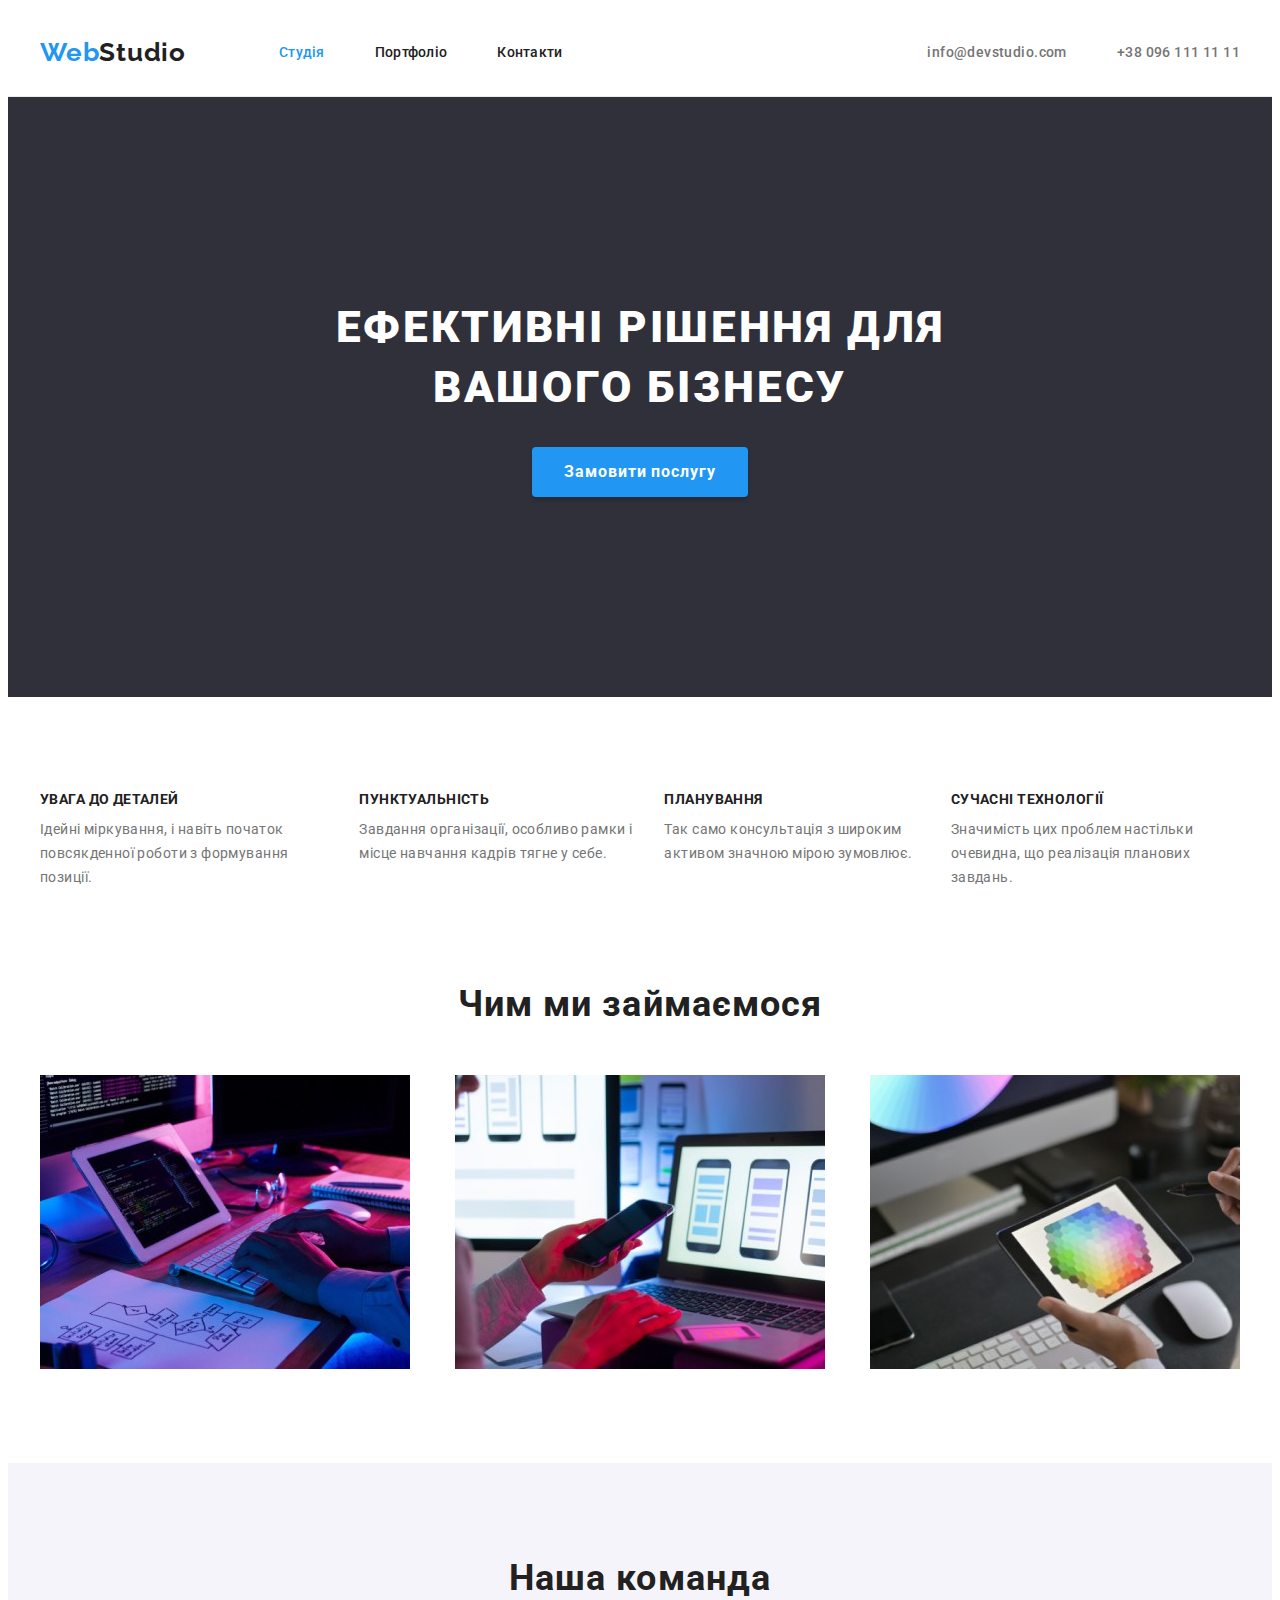
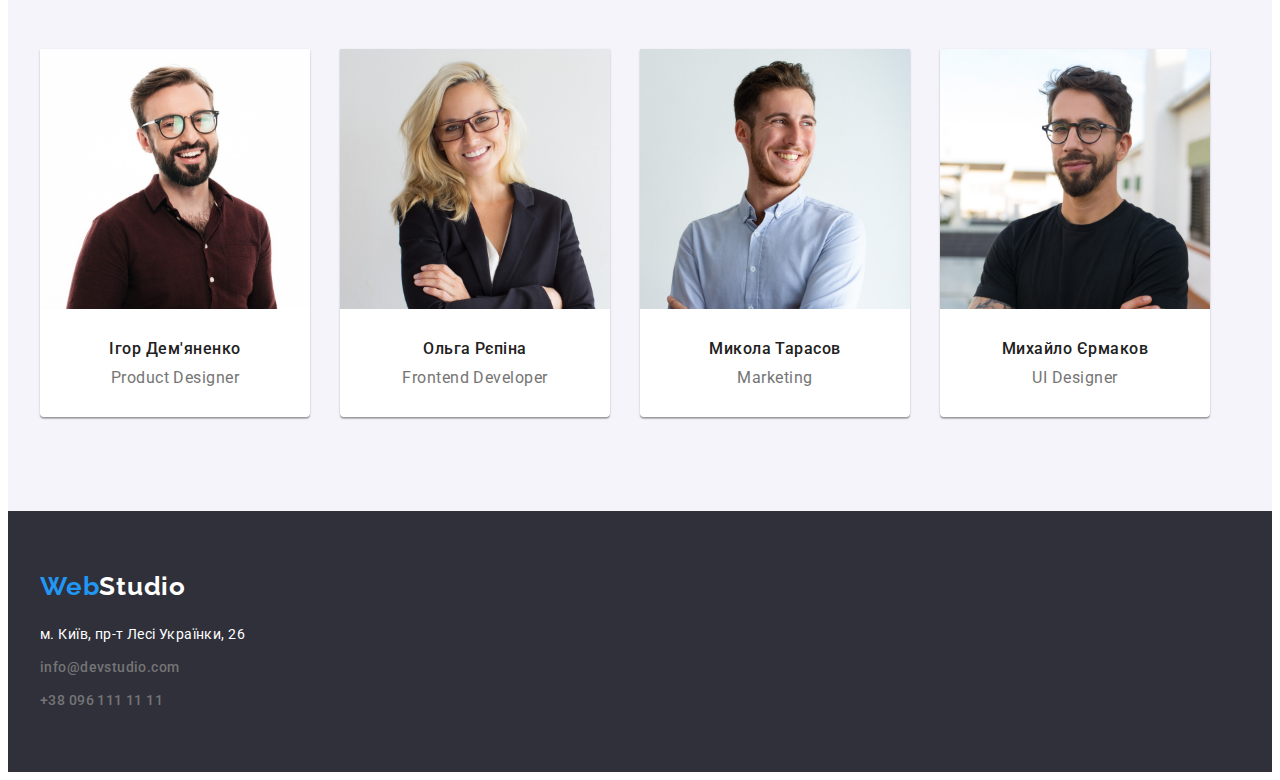
==== index.html @ 9904280d "Initial commit" ====
<!DOCTYPE html>
<html lang="uk">
  <head>
    <meta charset="UTF-8" />
    <meta http-equiv="X-UA-Compatible" content="IE=edge" />
    <meta name="viewport" content="width=device-width, initial-scale=1.0" />
    <!-- Fonts -->
    <link rel="preconnect" href="https://fonts.googleapis.com" />
    <link rel="preconnect" href="https://fonts.gstatic.com" crossorigin />
    <link
      href="https://fonts.googleapis.com/css2?family=Raleway:wght@700&family=Roboto:wght@400;500;700;900&display=swap"
      rel="stylesheet"
    />
    <!-- Modern Normalize -->
    <link
      rel="stylesheet"
      href="https://cdnjs.cloudflare.com/ajax/libs/modern-normalize/1.1.0/modern-normalize.min.css"
      integrity="sha512-wpPYUAdjBVSE4KJnH1VR1HeZfpl1ub8YT/NKx4PuQ5NmX2tKuGu6U/JRp5y+Y8XG2tV+wKQpNHVUX03MfMFn9Q=="
      crossorigin="anonymous"
      referrerpolicy="no-referrer"
    />
    <!-- Custom styles -->
    <link rel="stylesheet" href="./styles/styles.css" />
    <title>WebStudio</title>
  </head>
  <body class="page">
    <!--header starts here-->
    <header class="header">
      <div class="container header-container">
        <nav class="main-nav">
          <a class="logo link header-link" href="./index.html"
            ><span class="logo-accent">Web</span>Studio</a
          >
          <ul class="list header-list">
            <li class="logo-list-item">
              <a
                class="nav-link link header-nav-link current"
                href="./index.html"
                >Студія</a
              >
            </li>
            <li class="logo-list-item">
              <a class="nav-link link header-nav-link" href="./portfolio.html"
                >Портфоліо</a
              >
            </li>
            <li class="logo-list-item">
              <a class="nav-link link header-nav-link" href="#">Контакти</a>
            </li>
          </ul>
        </nav>
        <ul class="list header-group">
          <li class="menu-link">
            <a
              class="nav-link link contact-link header-contact-link"
              href="mailto:info@devstudio.com"
              >info@devstudio.com</a
            >
          </li>
          <li class="menu-link">
            <a
              class="nav-link link contact-link header-contact-link"
              href="tel:+380961111111"
              >+38 096 111 11 11</a
            >
          </li>
        </ul>
      </div>
    </header>
    <!--main info starts here-->
    <main>
      <!--section 1; Hero-->
      <section class="hero">
        <div class="container hero-container">
          <h1 class="hero-title title">
            Ефективні рішення для <br />вашого бізнесу
          </h1>
          <button class="hero-btn btn" type="button">Замовити послугу</button>
        </div>
      </section>
      <!--section 2; Benefits-->
      <section class="benefits section">
        <div class="container">
          <h2 class="hidden-elements">Наші переваги</h2>
          <ul class="benefits-list list">
            <li class="list-item">
              <h3 class="benefits-title title">УВАГА ДО ДЕТАЛЕЙ</h3>
              <p class="text">
                Ідейні міркування, і навіть початок повсякденної роботи з
                формування позиції.
              </p>
            </li>
            <li class="list-item">
              <h3 class="benefits-title title">ПУНКТУАЛЬНІСТЬ</h3>
              <p class="text">
                Завдання організації, особливо рамки і місце навчання кадрів
                тягне у себе.
              </p>
            </li>
            <li class="list-item">
              <h3 class="benefits-title title">ПЛАНУВАННЯ</h3>
              <p class="text">
                Так само консультація з широким активом значною мірою зумовлює.
              </p>
            </li>
            <li class="list-item">
              <h3 class="benefits-title title">СУЧАСНІ ТЕХНОЛОГІЇ</h3>
              <p class="text">
                Значимість цих проблем настільки очевидна, що реалізація
                планових завдань.
              </p>
            </li>
          </ul>
        </div>
      </section>
      <!--section 3; Work-->
      <section class="work section">
        <div class="container work-container">
          <h2 class="section-title title">Чим ми займаємося</h2>
          <ul class="list work-list">
            <li class="list-item">
              <img
                src="./images/studio/wecreate.jpg"
                alt="We create products"
                width="370"
                height="294"
              />
            </li>
            <li class="list-item">
              <img
                src="./images/studio/weadjust.jpg"
                alt="We can do different versions"
                width="370"
                height="294"
              />
            </li>
            <li class="list-item">
              <img
                src="./images/studio/wedesign.jpg"
                alt="We design products"
                width="370"
                height="294"
              />
            </li>
          </ul>
        </div>
      </section>
      <!--section 4, our team-->
      <section class="team section">
        <div class="container team-container">
          <h2 class="section-title title">Наша команда</h2>
          <ul class="list team-list">
            <li class="team-card">
              <img
                src="./images/studio/ihor.jpg"
                alt="Фото Ігора Дем'яненко"
                width="270"
              />
              <div class="txt-card-container">
                <h3 class="team-title title">Ігор Дем'яненко</h3>
                <p class="team-text">Product Designer</p>
              </div>
            </li>
            <li class="team-card">
              <img
                src="./images/studio/olga.jpg"
                alt="Фото Ольги Рєпіної"
                width="270"
              />
              <div class="txt-card-container">
                <h3 class="team-title title">Ольга Рєпіна</h3>
                <p class="team-text">Frontend Developer</p>
              </div>
            </li>
            <li class="team-card">
              <img
                src="./images/studio/mykola.jpg"
                alt="Фото Миколи Тарасова"
                width="270"
              />
              <div class="txt-card-container">
                <h3 class="team-title title">Микола Тарасов</h3>
                <p class="team-text">Marketing</p>
              </div>
            </li>
            <li class="team-card">
              <img
                src="./images/studio/myhaylo.jpg"
                alt="Фото Михайла Єрмакова"
                width="270"
              />
              <div class="txt-card-container">
                <h3 class="team-title title">Михайло Єрмаков</h3>
                <p class="team-text">UI Designer</p>
              </div>
            </li>
          </ul>
        </div>
      </section>
    </main>
    <!--footer starts here-->
    <footer class="footer">
      <div class="container footer-container">
        <a class="logo logo-footer link" href="./index.html"
          ><span class="logo-accent">Web</span>Studio</a
        >
        <address class="address">
          <ul class="list footer-list">
            <li class="list-item address-map address-item">
              <a
                class="nav-link link"
                href="https://goo.gl/maps/6CXjgPpzPFPxWvc36"
                target="_blank"
                rel="noopener noreferrer"
                >м. Київ, пр-т Лесі Українки, 26</a
              >
            </li>
            <li class="list-item address-item">
              <a
                class="nav-link link contact-link"
                href="mailto:info@devstudio.com"
                >info@devstudio.com</a
              >
            </li>
            <li class="list-item address-item">
              <a class="nav-link link contact-link" href="tel:+380961111111"
                >+38 096 111 11 11</a
              >
            </li>
          </ul>
        </address>
      </div>
    </footer>
  </body>
</html>
---- styles/styles.css ----
:root {
  /* Fonts */
  --main-font: "Roboto", sans-serif;
  --secondary-font: "Raleway", sans-serif;

  /* Text colors */
  --main-txt-cl: #757575;
  --main-title-cl: #212121;
  --light-txt-cl: #ffffff99;
  --accent-txt-cl: #2196f3;
  --hero-txt-cl: #ffffff;

  /* Background colors */
  --accent-bg-cl: #2196f3;
  --main-bg-cl: #2f303a;
  --light-bg-cl: #f5f4fa;
  --card-bg-cl: #ffffff;

  /* Other */
}
/* Reset and General styles */
h1,
h2,
h3,
h4,
h5,
h6,
p {
  margin: 0;
}
img {
  display: block;
  max-width: 100%;
  height: auto;
}
.page {
  font-family: var(--main-font);
  color: var(--main-txt-cl);
  font-size: 14px;
  line-height: calc(24 / 14);
  letter-spacing: 0.03em;
}
.link {
  text-decoration: none;
  color: currentColor;
}
.list {
  list-style: none;
  margin: 0;
  padding: 0;
}
.section {
  padding-top: 94px;
  padding-bottom: 94px;
}
.container {
  width: 1200px;
  padding-left: 15px;
  padding-right: 15px;
  margin: 0 auto;
}
.hidden-elements {
  position: absolute;
  width: 1px;
  height: 1px;
  margin: -1px;
  border: 0;
  padding: 0;

  white-space: nowrap;
  clip-path: inset(100%);
  clip: rect(0 0 0 0);
  overflow: hidden;
}
/* Header */
.header {
  border-bottom: 1px solid #ececec;
}
.header-container {
  display: flex;
  align-items: center;
}
.main-nav {
  font-weight: 500;
  font-size: 14px;
  line-height: calc(16 / 14);
  letter-spacing: 0.02em;
  color: var(--main-title-cl);

  display: flex;
  align-items: center;
  margin-right: auto;
}
.header-link {
  margin-right: 93px;
}
.header-list {
  display: flex;
  align-items: center;
  gap: 50px;
}
.header-nav-link,
.header-contact-link {
  padding-top: 32px;
  padding-bottom: 32px;
  display: block;
}
.header-group {
  display: flex;
  align-items: center;
}
.menu-link:not(:last-child) {
  margin-right: 50px;
}
.contact-link {
  font-weight: 500;
}
.nav-link:hover,
.nav-link:focus {
  color: var(--accent-txt-cl);
}
.current {
  color: var(--accent-txt-cl);
}
.logo {
  font-family: "Raleway";
  font-weight: 700;
  font-size: 26px;
  line-height: calc(31 / 26);
  letter-spacing: 0.03em;
  color: var(--main-title-cl);
}
.logo-accent {
  color: var(--accent-txt-cl);
}
/* Main; Hero */
.hero {
  background-color: var(--main-bg-cl);
  color: var(--hero-txt-cl);
  padding-top: 200px;
  padding-bottom: 200px;
}
.hero-title {
  font-weight: 900;
  font-size: 44px;
  line-height: calc(60 / 44);
  text-align: center;
  letter-spacing: 0.06em;
  text-transform: uppercase;
  margin-bottom: 30px;
}
.hero-btn {
  font-family: inherit;
  font-weight: 700;
  font-size: 16px;
  line-height: calc(30 / 16);
  letter-spacing: 0.06em;
  cursor: pointer;
  background-color: var(--accent-txt-cl);
  color: currentColor;

  display: flex;
  margin: 0 auto;
  box-shadow: 0px 4px 4px rgba(0, 0, 0, 0.15);
  border: none;
  border-radius: 4px;
  padding: 10px 32px;
}
.hero-btn:hover,
.hero-btn:focus {
  background-color: #188ce8;
}
/* Benefits */
.benefits-list {
  display: flex;
  gap: 30px;
}
.benefits-title {
  font-weight: 700;
  font-size: 14px;
  line-height: calc(16 / 14);
  letter-spacing: 0.03em;
  text-transform: uppercase;
  color: var(--main-title-cl);
  margin-bottom: 10px;
}

/* Work */
.work {
  padding-top: 0;
}
.work-list {
  display: flex;
  justify-content: space-between;
}
.section-title {
  font-weight: 700;
  font-size: 36px;
  line-height: calc(42 / 36);
  text-align: center;
  letter-spacing: 0.03em;
  color: var(--main-title-cl);
  margin-bottom: 50px;
}

/* Out team */
.txt-card-container {
  padding-top: 30px;
  padding-bottom: 30px;
}
.team-list {
  display: flex;
  gap: 30px;
}
.team {
  background-color: var(--light-bg-cl);
}
.team-title {
  font-weight: 500;
  font-size: 16px;
  line-height: calc(19 / 16);
  text-align: center;
  letter-spacing: 0.03em;
  color: var(--main-title-cl);

  margin-bottom: 10px;
}
.team-text {
  font-size: 16px;
  line-height: calc(19 / 16);
  text-align: center;
  letter-spacing: 0.03em;
  color: var(--main-txt-cl);
}
.team-card {
  box-shadow: 0px 1px 3px rgba(0, 0, 0, 0.12), 0px 1px 1px rgba(0, 0, 0, 0.14),
    0px 2px 1px rgba(0, 0, 0, 0.2);
  border-radius: 0px 0px 4px 4px;
  background-color: var(--card-bg-cl);
}
/* Footer */
.footer {
  background-color: var(--main-bg-cl);
  padding-top: 60px;
  padding-bottom: 60px;
}
.logo-footer {
  color: var(--hero-txt-cl);
}
.address {
  font-style: normal;
  margin-top: 20px;
}
.address-item:not(:last-child) {
  margin-bottom: 9px;
}
.address-map {
  color: var(--hero-txt-cl);
}

/* Portfolio page */
.btn-list {
  display: flex;
  justify-content: center;
  gap: 8px;
  margin-bottom: 50px;
}
.cards-list {
  display: flex;
  flex-wrap: wrap;
  gap: 30px;
}
.portfolio-card-container {
  padding: 20px 24px;
  border-right: 1px solid #eeeeee;
  border-bottom: 1px solid #eeeeee;
  border-left: 1px solid #eeeeee;

  filter: drop-shadow(0px 4px 4px rgba(0, 0, 0, 0.25));
}
.portfolio-title {
  font-weight: 700;
  font-size: 18px;
  line-height: calc(36 / 18);
  letter-spacing: 0.06em;
  color: var(--main-title-cl);
  margin-bottom: 4px;
}
.portfolio-card-txt {
  font-size: 16px;
}
.portolio-nav-btn {
  font-family: inherit;
  font-weight: 500;
  font-size: 16px;
  line-height: calc(26 / 16);
  text-align: center;
  letter-spacing: 0.03em;
  border: none;
  padding: 6px 25px;

  background-color: var(--light-bg-cl);
  color: var(--main-title-cl);
  cursor: pointer;
}
.portolio-nav-btn:hover,
.portolio-nav-btn:focus {
  color: var(--hero-txt-cl);
  background-color: var(--accent-bg-cl);
  box-shadow: 0px 3px 1px rgba(0, 0, 0, 0.1), 0px 1px 2px rgba(0, 0, 0, 0.08),
    0px 2px 2px rgba(0, 0, 0, 0.12);
  border-radius: 4px;
}
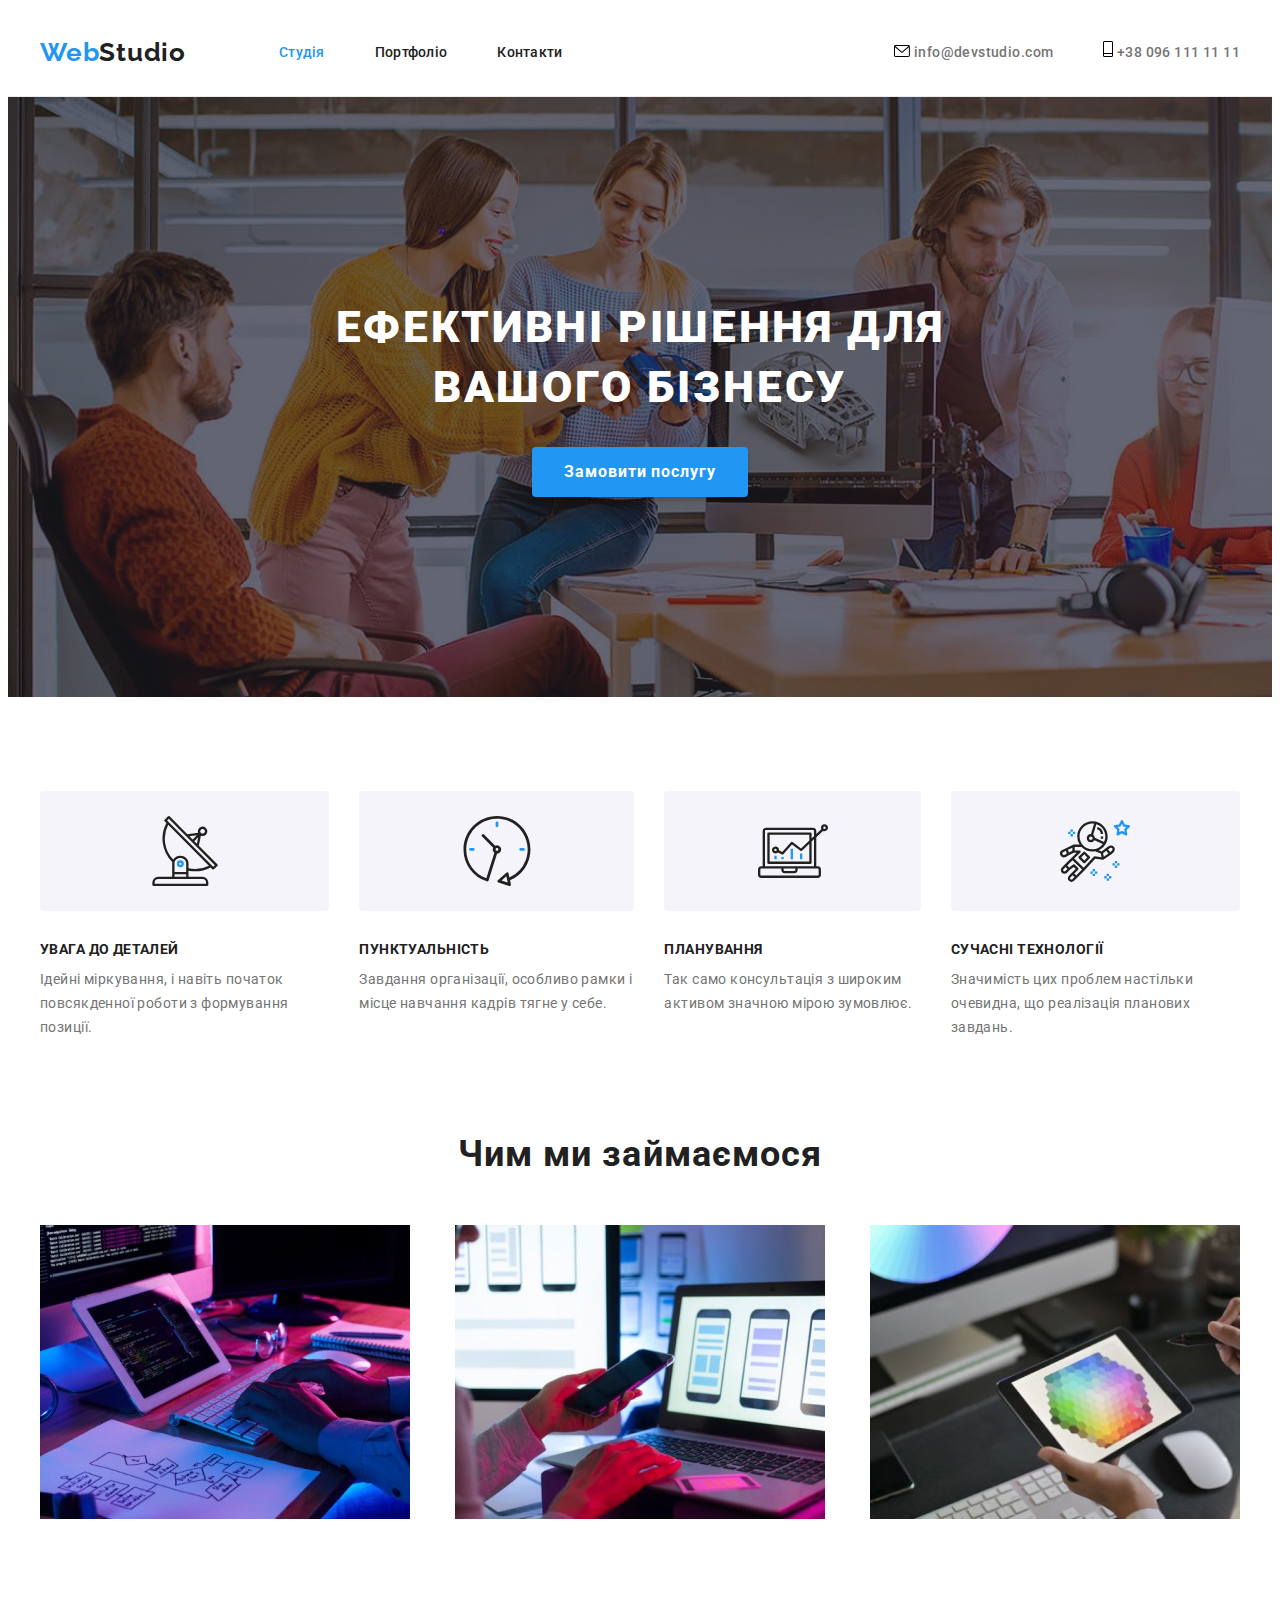
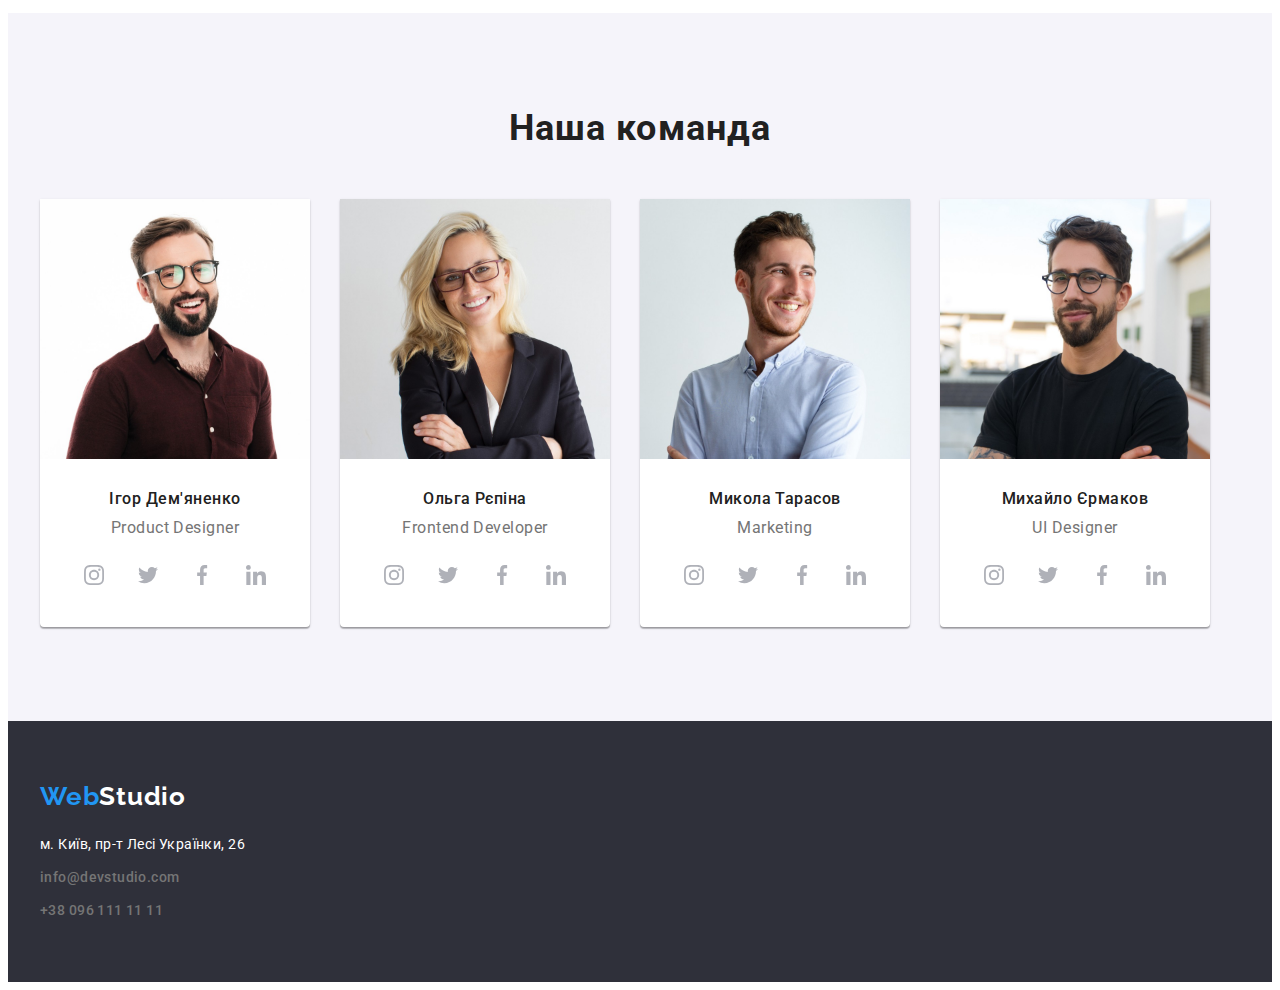
==== commit f4507c15: "Added half icons" ====
--- a/index.html
+++ b/index.html
@@ -54,14 +54,22 @@
             <a
               class="nav-link link contact-link header-contact-link"
               href="mailto:info@devstudio.com"
-              >info@devstudio.com</a
+            >
+              <svg width="16px" height="12px">
+                <use href="./images/icons.svg#envelope"></use>
+              </svg>
+              info@devstudio.com</a
             >
           </li>
           <li class="menu-link">
             <a
               class="nav-link link contact-link header-contact-link"
               href="tel:+380961111111"
-              >+38 096 111 11 11</a
+            >
+              <svg width="10px" height="16px">
+                <use href="./images/icons.svg#smartphone"></use>
+              </svg>
+              +38 096 111 11 11</a
             >
           </li>
         </ul>
@@ -84,6 +92,11 @@
           <h2 class="hidden-elements">Наші переваги</h2>
           <ul class="benefits-list list">
             <li class="list-item">
+              <div class="benefits-icon-container">
+                <svg width="70px" height="70px">
+                  <use href="./images/icons.svg#antenna"></use>
+                </svg>
+              </div>
               <h3 class="benefits-title title">УВАГА ДО ДЕТАЛЕЙ</h3>
               <p class="text">
                 Ідейні міркування, і навіть початок повсякденної роботи з
@@ -91,6 +104,11 @@
               </p>
             </li>
             <li class="list-item">
+              <div class="benefits-icon-container">
+                <svg width="70px" height="70px">
+                  <use href="./images/icons.svg#clock"></use>
+                </svg>
+              </div>
               <h3 class="benefits-title title">ПУНКТУАЛЬНІСТЬ</h3>
               <p class="text">
                 Завдання організації, особливо рамки і місце навчання кадрів
@@ -98,12 +116,22 @@
               </p>
             </li>
             <li class="list-item">
+              <div class="benefits-icon-container">
+                <svg width="70px" height="70px">
+                  <use href="./images/icons.svg#diagram"></use>
+                </svg>
+              </div>
               <h3 class="benefits-title title">ПЛАНУВАННЯ</h3>
               <p class="text">
                 Так само консультація з широким активом значною мірою зумовлює.
               </p>
             </li>
             <li class="list-item">
+              <div class="benefits-icon-container">
+                <svg width="70px" height="70px">
+                  <use href="./images/icons.svg#astronaut"></use>
+                </svg>
+              </div>
               <h3 class="benefits-title title">СУЧАСНІ ТЕХНОЛОГІЇ</h3>
               <p class="text">
                 Значимість цих проблем настільки очевидна, що реалізація
@@ -159,6 +187,56 @@
               <div class="txt-card-container">
                 <h3 class="team-title title">Ігор Дем'яненко</h3>
                 <p class="team-text">Product Designer</p>
+                <ul class="social-links-list list">
+                  <li class="social-links-item">
+                    <a
+                      class="social-link link"
+                      href="https://www.instagram.com"
+                      target="_blank"
+                      rel="noopener noreferrer"
+                    >
+                      <svg class="social-link-icon">
+                        <use href="./images/icons.svg#instagram"></use>
+                      </svg>
+                    </a>
+                  </li>
+                  <li class="social-links-item">
+                    <a
+                      class="social-link link"
+                      href="https://www.twitter.com"
+                      target="_blank"
+                      rel="noopener noreferrer"
+                    >
+                      <svg class="social-link-icon">
+                        <use href="./images/icons.svg#twitter"></use>
+                      </svg>
+                    </a>
+                  </li>
+                  <li class="social-links-item">
+                    <a
+                      class="social-link link"
+                      href="https://www.facebook.com"
+                      target="_blank"
+                      rel="noopener noreferrer"
+                    >
+                      <svg class="social-link-icon">
+                        <use href="./images/icons.svg#facebook"></use>
+                      </svg>
+                    </a>
+                  </li>
+                  <li class="social-links-item">
+                    <a
+                      class="social-link link"
+                      href="https://www.linkedin.com"
+                      target="_blank"
+                      rel="noopener noreferrer"
+                    >
+                      <svg class="social-link-icon">
+                        <use href="./images/icons.svg#linkedin"></use>
+                      </svg>
+                    </a>
+                  </li>
+                </ul>
               </div>
             </li>
             <li class="team-card">
@@ -170,6 +248,56 @@
               <div class="txt-card-container">
                 <h3 class="team-title title">Ольга Рєпіна</h3>
                 <p class="team-text">Frontend Developer</p>
+                <ul class="social-links-list list">
+                  <li class="social-links-item">
+                    <a
+                      class="social-link link"
+                      href="https://www.instagram.com"
+                      target="_blank"
+                      rel="noopener noreferrer"
+                    >
+                      <svg class="social-link-icon">
+                        <use href="./images/icons.svg#instagram"></use>
+                      </svg>
+                    </a>
+                  </li>
+                  <li class="social-links-item">
+                    <a
+                      class="social-link link"
+                      href="https://www.twitter.com"
+                      target="_blank"
+                      rel="noopener noreferrer"
+                    >
+                      <svg class="social-link-icon">
+                        <use href="./images/icons.svg#twitter"></use>
+                      </svg>
+                    </a>
+                  </li>
+                  <li class="social-links-item">
+                    <a
+                      class="social-link link"
+                      href="https://www.facebook.com"
+                      target="_blank"
+                      rel="noopener noreferrer"
+                    >
+                      <svg class="social-link-icon">
+                        <use href="./images/icons.svg#facebook"></use>
+                      </svg>
+                    </a>
+                  </li>
+                  <li class="social-links-item">
+                    <a
+                      class="social-link link"
+                      href="https://www.linkedin.com"
+                      target="_blank"
+                      rel="noopener noreferrer"
+                    >
+                      <svg class="social-link-icon">
+                        <use href="./images/icons.svg#linkedin"></use>
+                      </svg>
+                    </a>
+                  </li>
+                </ul>
               </div>
             </li>
             <li class="team-card">
@@ -181,6 +309,56 @@
               <div class="txt-card-container">
                 <h3 class="team-title title">Микола Тарасов</h3>
                 <p class="team-text">Marketing</p>
+                <ul class="social-links-list list">
+                  <li class="social-links-item">
+                    <a
+                      class="social-link link"
+                      href="https://www.instagram.com"
+                      target="_blank"
+                      rel="noopener noreferrer"
+                    >
+                      <svg class="social-link-icon">
+                        <use href="./images/icons.svg#instagram"></use>
+                      </svg>
+                    </a>
+                  </li>
+                  <li class="social-links-item">
+                    <a
+                      class="social-link link"
+                      href="https://www.twitter.com"
+                      target="_blank"
+                      rel="noopener noreferrer"
+                    >
+                      <svg class="social-link-icon">
+                        <use href="./images/icons.svg#twitter"></use>
+                      </svg>
+                    </a>
+                  </li>
+                  <li class="social-links-item">
+                    <a
+                      class="social-link link"
+                      href="https://www.facebook.com"
+                      target="_blank"
+                      rel="noopener noreferrer"
+                    >
+                      <svg class="social-link-icon">
+                        <use href="./images/icons.svg#facebook"></use>
+                      </svg>
+                    </a>
+                  </li>
+                  <li class="social-links-item">
+                    <a
+                      class="social-link link"
+                      href="https://www.linkedin.com"
+                      target="_blank"
+                      rel="noopener noreferrer"
+                    >
+                      <svg class="social-link-icon">
+                        <use href="./images/icons.svg#linkedin"></use>
+                      </svg>
+                    </a>
+                  </li>
+                </ul>
               </div>
             </li>
             <li class="team-card">
@@ -192,6 +370,56 @@
               <div class="txt-card-container">
                 <h3 class="team-title title">Михайло Єрмаков</h3>
                 <p class="team-text">UI Designer</p>
+                <ul class="social-links-list list">
+                  <li class="social-links-item">
+                    <a
+                      class="social-link link"
+                      href="https://www.instagram.com"
+                      target="_blank"
+                      rel="noopener noreferrer"
+                    >
+                      <svg class="social-link-icon">
+                        <use href="./images/icons.svg#instagram"></use>
+                      </svg>
+                    </a>
+                  </li>
+                  <li class="social-links-item">
+                    <a
+                      class="social-link link"
+                      href="https://www.twitter.com"
+                      target="_blank"
+                      rel="noopener noreferrer"
+                    >
+                      <svg class="social-link-icon">
+                        <use href="./images/icons.svg#twitter"></use>
+                      </svg>
+                    </a>
+                  </li>
+                  <li class="social-links-item">
+                    <a
+                      class="social-link link"
+                      href="https://www.facebook.com"
+                      target="_blank"
+                      rel="noopener noreferrer"
+                    >
+                      <svg class="social-link-icon">
+                        <use href="./images/icons.svg#facebook"></use>
+                      </svg>
+                    </a>
+                  </li>
+                  <li class="social-links-item">
+                    <a
+                      class="social-link link"
+                      href="https://www.linkedin.com"
+                      target="_blank"
+                      rel="noopener noreferrer"
+                    >
+                      <svg class="social-link-icon">
+                        <use href="./images/icons.svg#linkedin"></use>
+                      </svg>
+                    </a>
+                  </li>
+                </ul>
               </div>
             </li>
           </ul>
--- a/styles/styles.css
+++ b/styles/styles.css
@@ -139,6 +139,18 @@
   color: var(--hero-txt-cl);
   padding-top: 200px;
   padding-bottom: 200px;
+
+  background-image: linear-gradient(
+      to right,
+      rgba(47, 48, 58, 0.4),
+      rgba(47, 48, 58, 0.4)
+    ),
+    url(../images/background-images/main-bg.jpg);
+  background-size: cover;
+  background-repeat: no-repeat;
+  max-width: 1600px;
+  margin-left: auto;
+  margin-right: auto;
 }
 .hero-title {
   font-weight: 900;
@@ -184,7 +196,16 @@
   color: var(--main-title-cl);
   margin-bottom: 10px;
 }
-
+.benefits-icon-container {
+  height: 120px;
+  border-radius: 4px;
+  margin-bottom: 30px;
+  background-color: #f5f4fa;
+
+  display: flex;
+  justify-content: center;
+  align-items: center;
+}
 /* Work */
 .work {
   padding-top: 0;
@@ -231,6 +252,8 @@
   text-align: center;
   letter-spacing: 0.03em;
   color: var(--main-txt-cl);
+
+  margin-bottom: 16px;
 }
 .team-card {
   box-shadow: 0px 1px 3px rgba(0, 0, 0, 0.12), 0px 1px 1px rgba(0, 0, 0, 0.14),
@@ -238,6 +261,28 @@
   border-radius: 0px 0px 4px 4px;
   background-color: var(--card-bg-cl);
 }
+/* Social links */
+.social-links-list {
+  display: flex;
+  justify-content: center;
+  align-items: center;
+  gap: 10px;
+}
+.social-link {
+  display: flex;
+  justify-content: center;
+  align-items: center;
+  width: 44px;
+  height: 44px;
+  background-color: transparent;
+  border-radius: 50%;
+}
+.social-link-icon {
+  width: 20px;
+  height: 20px;
+  fill: #afb1b8;
+}
+
 /* Footer */
 .footer {
   background-color: var(--main-bg-cl);
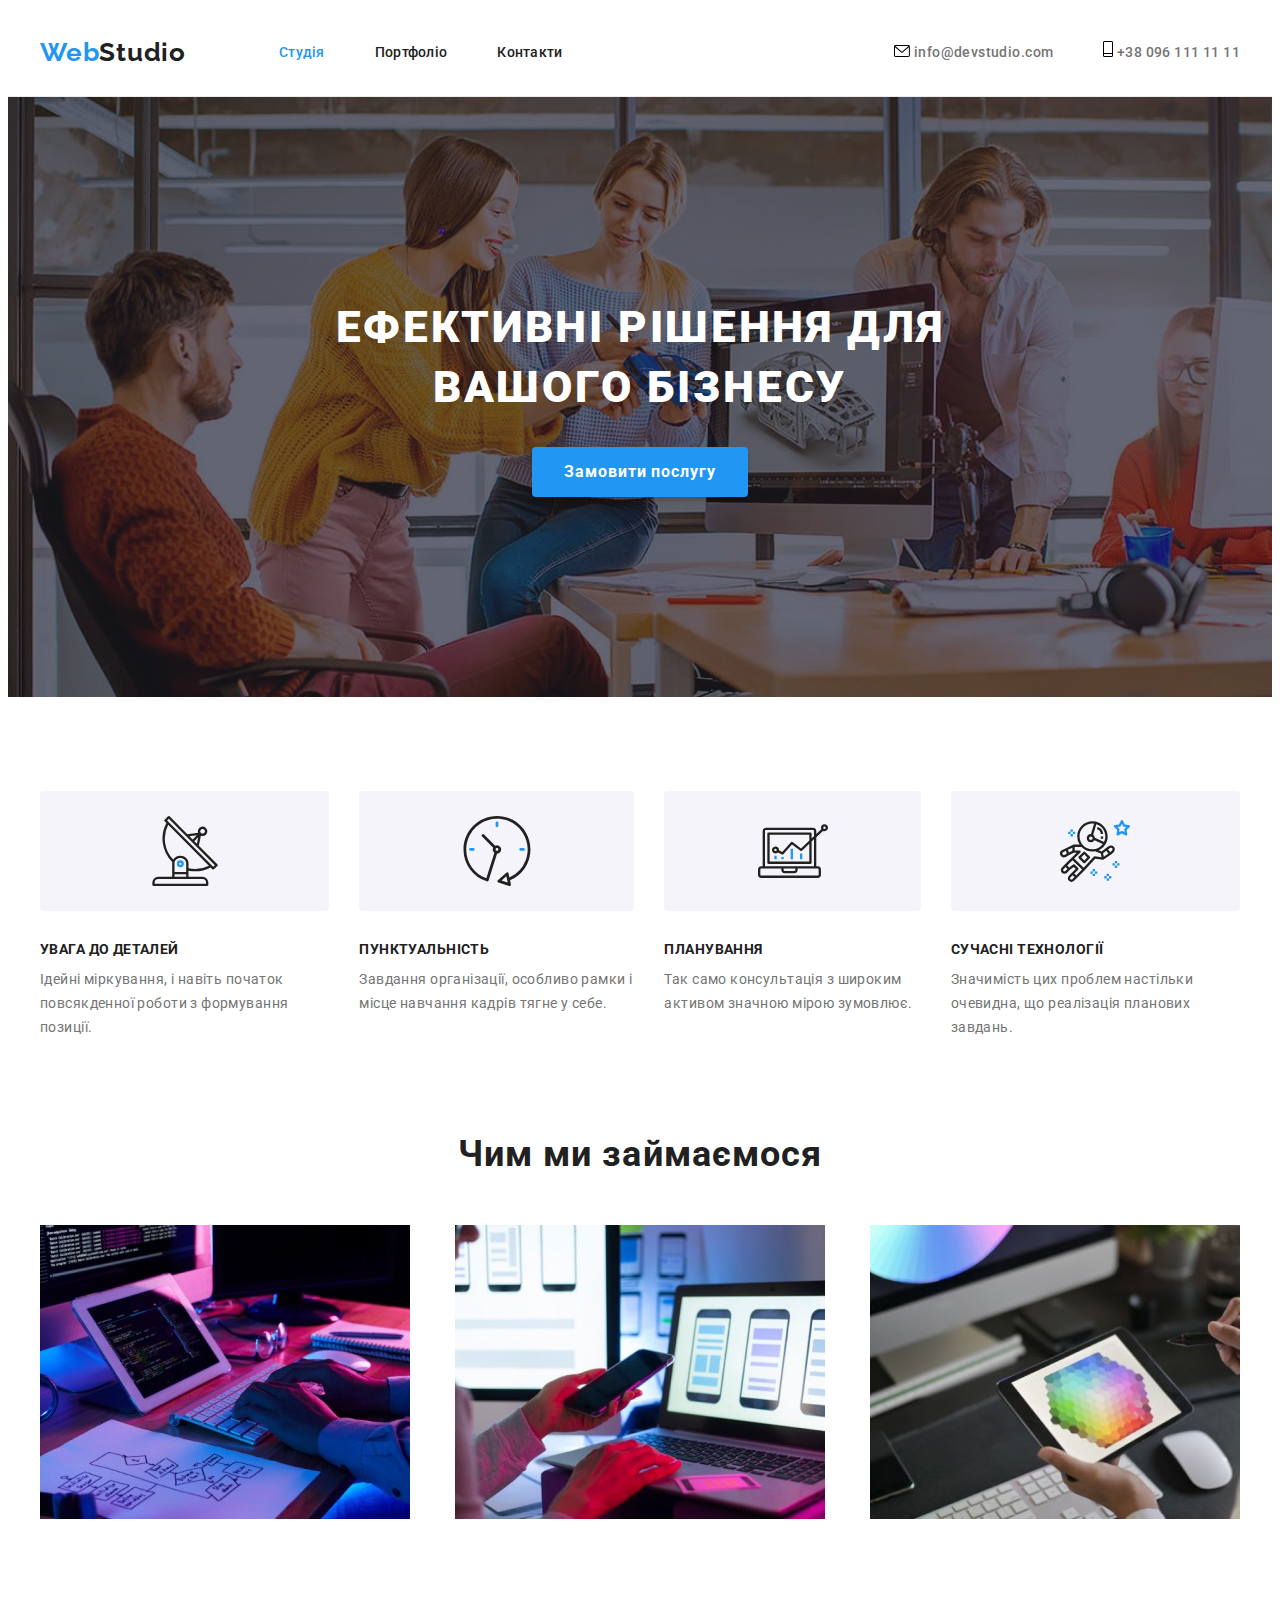
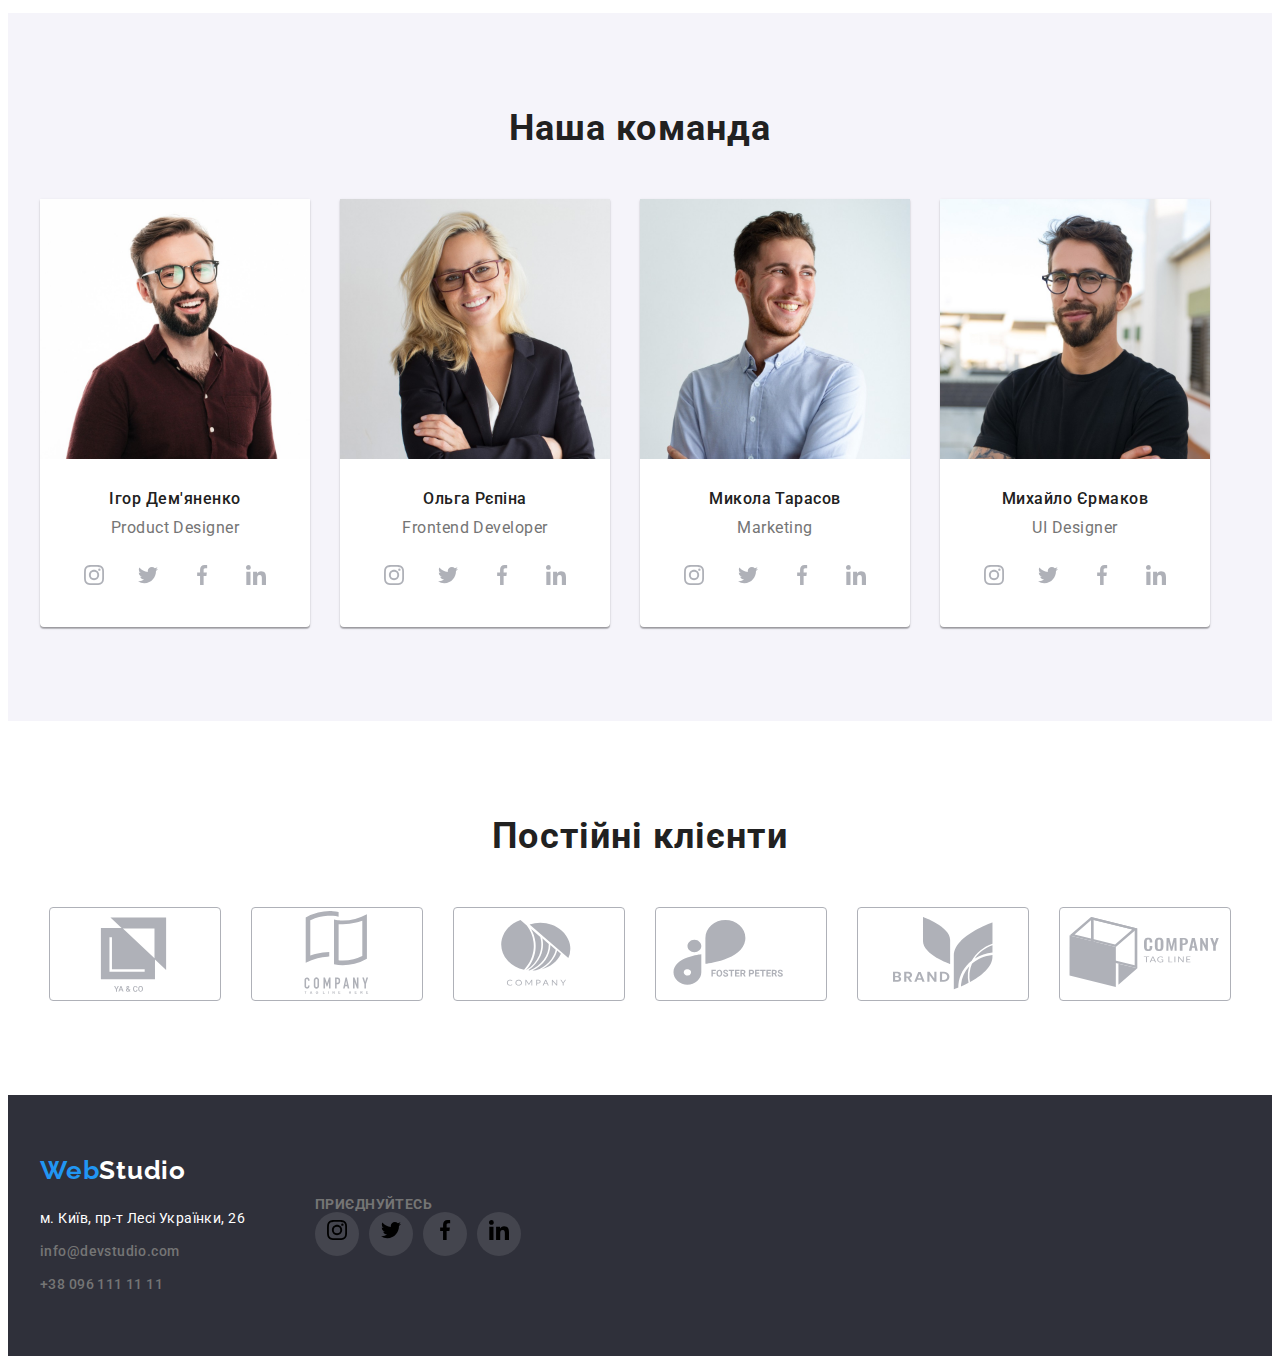
==== commit b1590f2a: "HW" ====
--- a/index.html
+++ b/index.html
@@ -173,7 +173,7 @@
           </ul>
         </div>
       </section>
-      <!--section 4, our team-->
+      <!--section 4, Our team-->
       <section class="team section">
         <div class="container team-container">
           <h2 class="section-title title">Наша команда</h2>
@@ -425,38 +425,143 @@
           </ul>
         </div>
       </section>
+      <!-- section 5, Our clients -->
+      <section class="clients section">
+        <div class="container">
+          <h2 class="section-title title">Постійні клієнти</h2>
+          <ul class="clients-list list">
+            <li class="client-list-item">
+              <a class="clients-link link" href="">
+                <svg class="client-icon icon">
+                  <use href="./images/icons.svg#logo-one"></use>
+                </svg>
+              </a>
+            </li>
+            <li class="client-list-item">
+              <a class="clients-link link" href="">
+                <svg class="client-icon icon">
+                  <use href="./images/icons.svg#logo-two"></use>
+                </svg>
+              </a>
+            </li>
+            <li class="client-list-item">
+              <a class="clients-link link" href="">
+                <svg class="client-icon icon">
+                  <use href="./images/icons.svg#logo-three"></use>
+                </svg>
+              </a>
+            </li>
+            <li class="client-list-item">
+              <a class="clients-link link" href="">
+                <svg class="client-icon icon">
+                  <use href="./images/icons.svg#logo-four"></use>
+                </svg>
+              </a>
+            </li>
+            <li class="client-list-item">
+              <a class="clients-link link" href="">
+                <svg class="client-icon icon">
+                  <use href="./images/icons.svg#logo-five"></use>
+                </svg>
+              </a>
+            </li>
+            <li class="client-list-item">
+              <a class="clients-link link" href="">
+                <svg class="client-icon icon">
+                  <use href="./images/icons.svg#logo-six"></use>
+                </svg>
+              </a>
+            </li>
+          </ul>
+        </div>
+      </section>
     </main>
     <!--footer starts here-->
     <footer class="footer">
-      <div class="container footer-container">
-        <a class="logo logo-footer link" href="./index.html"
-          ><span class="logo-accent">Web</span>Studio</a
-        >
-        <address class="address">
-          <ul class="list footer-list">
-            <li class="list-item address-map address-item">
+      <div class="general-footer-container container">
+        <div class="footer-container">
+          <a class="logo logo-footer link" href="./index.html"
+            ><span class="logo-accent">Web</span>Studio</a
+          >
+          <address class="address">
+            <ul class="list footer-list">
+              <li class="list-item address-map address-item">
+                <a
+                  class="nav-link link"
+                  href="https://goo.gl/maps/6CXjgPpzPFPxWvc36"
+                  target="_blank"
+                  rel="noopener noreferrer"
+                  >м. Київ, пр-т Лесі Українки, 26</a
+                >
+              </li>
+              <li class="list-item address-item">
+                <a
+                  class="nav-link link contact-link"
+                  href="mailto:info@devstudio.com"
+                  >info@devstudio.com</a
+                >
+              </li>
+              <li class="list-item address-item">
+                <a class="nav-link link contact-link" href="tel:+380961111111"
+                  >+38 096 111 11 11</a
+                >
+              </li>
+            </ul>
+          </address>
+        </div>
+        <div class="social-links-footer">
+          <p class="social-footer-title">Приєднуйтесь</p>
+          <ul class="social-footer-list list">
+            <li class="social-footer-icon">
               <a
-                class="nav-link link"
-                href="https://goo.gl/maps/6CXjgPpzPFPxWvc36"
+                class="social-footer-link link"
+                href="https://www.instagram.com"
                 target="_blank"
-                rel="noopener noreferrer"
-                >м. Київ, пр-т Лесі Українки, 26</a
+                rel="noreferrer noopener"
               >
-            </li>
-            <li class="list-item address-item">
+                <svg class="footer-icon" width="20px" height="20px">
+                  <use href="./images/icons.svg#instagram"></use>
+                </svg>
+              </a>
+            </li>
+            <li class="social-footer-icon">
               <a
-                class="nav-link link contact-link"
-                href="mailto:info@devstudio.com"
-                >info@devstudio.com</a
+                class="social-footer-link link"
+                href="https://www.twitter.com"
+                target="_blank"
+                rel="noreferrer noopener"
               >
-            </li>
-            <li class="list-item address-item">
-              <a class="nav-link link contact-link" href="tel:+380961111111"
-                >+38 096 111 11 11</a
+                <svg class="footer-icon" width="20px" height="20px">
+                  <use href="./images/icons.svg#twitter"></use>
+                </svg>
+              </a>
+            </li>
+            <li class="social-footer-icon">
+              <a
+                class="social-footer-link link"
+                href="https://www.facebook.com"
+                target="_blank"
+                rel="noreferrer noopener"
               >
+                <svg class="footer-icon" width="20px" height="20px">
+                  <use href="./images/icons.svg#facebook"></use>
+                </svg>
+              </a>
+            </li>
+            <li class="social-footer-icon">
+              <a
+                class="social-footer-link link"
+                href="https://www.linkedin.com"
+                target="_blank"
+                rel="noreferrer noopener"
+              >
+                <svg class="footer-icon" width="20px" height="20px">
+                  <use href="./images/icons.svg#linkedin"></use>
+                </svg>
+              </a>
             </li>
           </ul>
-        </address>
+        </div>
       </div>
     </footer>
   </body>
--- a/styles/styles.css
+++ b/styles/styles.css
@@ -283,11 +283,64 @@
   fill: #afb1b8;
 }
 
+/* Our clients */
+.clients {
+  padding-top: 94px;
+  padding-bottom: 94px;
+}
+.clients-list {
+  display: flex;
+  justify-content: center;
+  gap: 30px;
+}
+.clients-link {
+  display: flex;
+  justify-content: center;
+  align-items: center;
+
+  width: 170px;
+  height: 92px;
+  border-radius: 4px;
+  border: 1px solid #afb1b8;
+  fill: #afb1b8;
+}
+
 /* Footer */
 .footer {
   background-color: var(--main-bg-cl);
   padding-top: 60px;
   padding-bottom: 60px;
+}
+.general-footer-container {
+  display: flex;
+  align-items: center;
+  gap: 70px;
+}
+.social-links-footer {
+  display: block;
+  width: 206px;
+}
+.social-footer-icon {
+  display: flex;
+  justify-content: center;
+  align-items: center;
+
+  width: 44px;
+  height: 44px;
+  background-color: rgba(255, 255, 255, 0.1);
+  border-radius: 50%;
+}
+.social-footer-list {
+  display: flex;
+  justify-content: space-between;
+  cursor: pointer;
+}
+.social-footer-title {
+  font-weight: 700;
+  font-size: 14px;
+  line-height: 16px;
+  letter-spacing: 0.03em;
+  text-transform: uppercase;
 }
 .logo-footer {
   color: var(--hero-txt-cl);
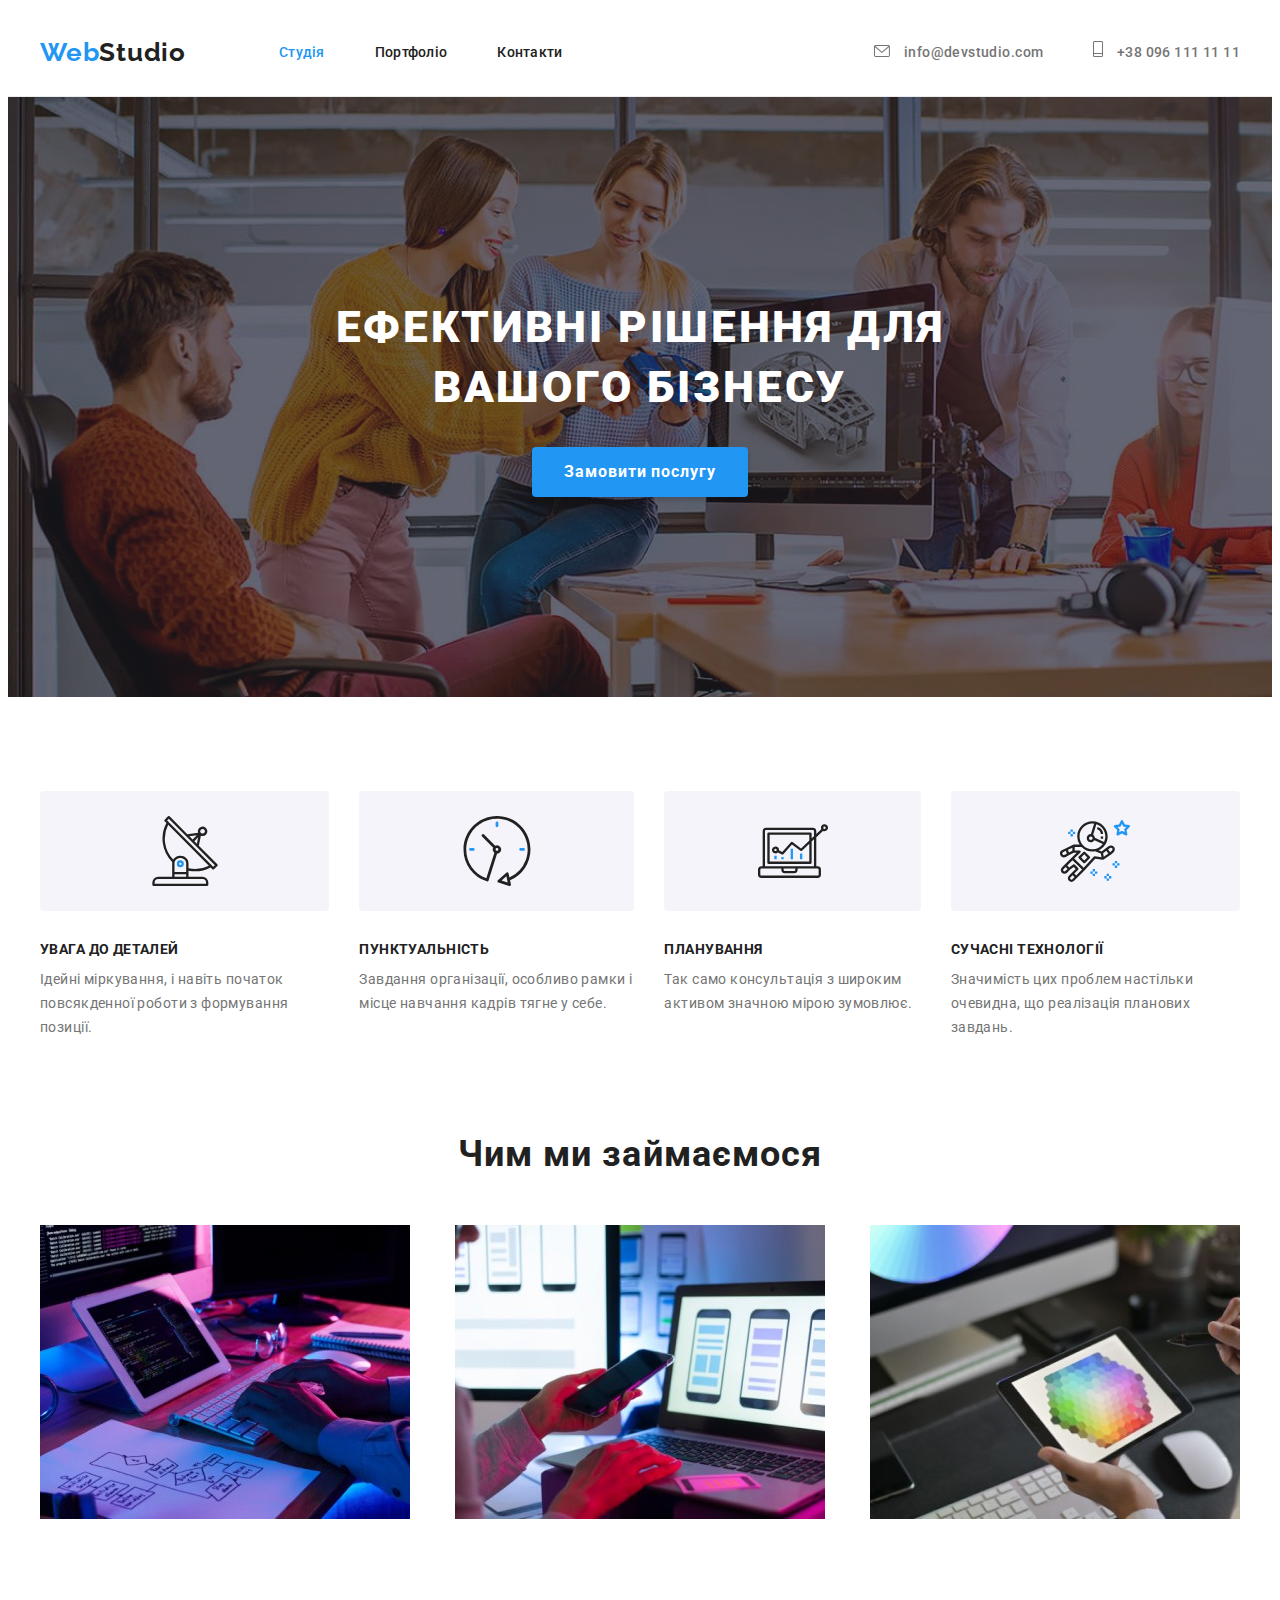
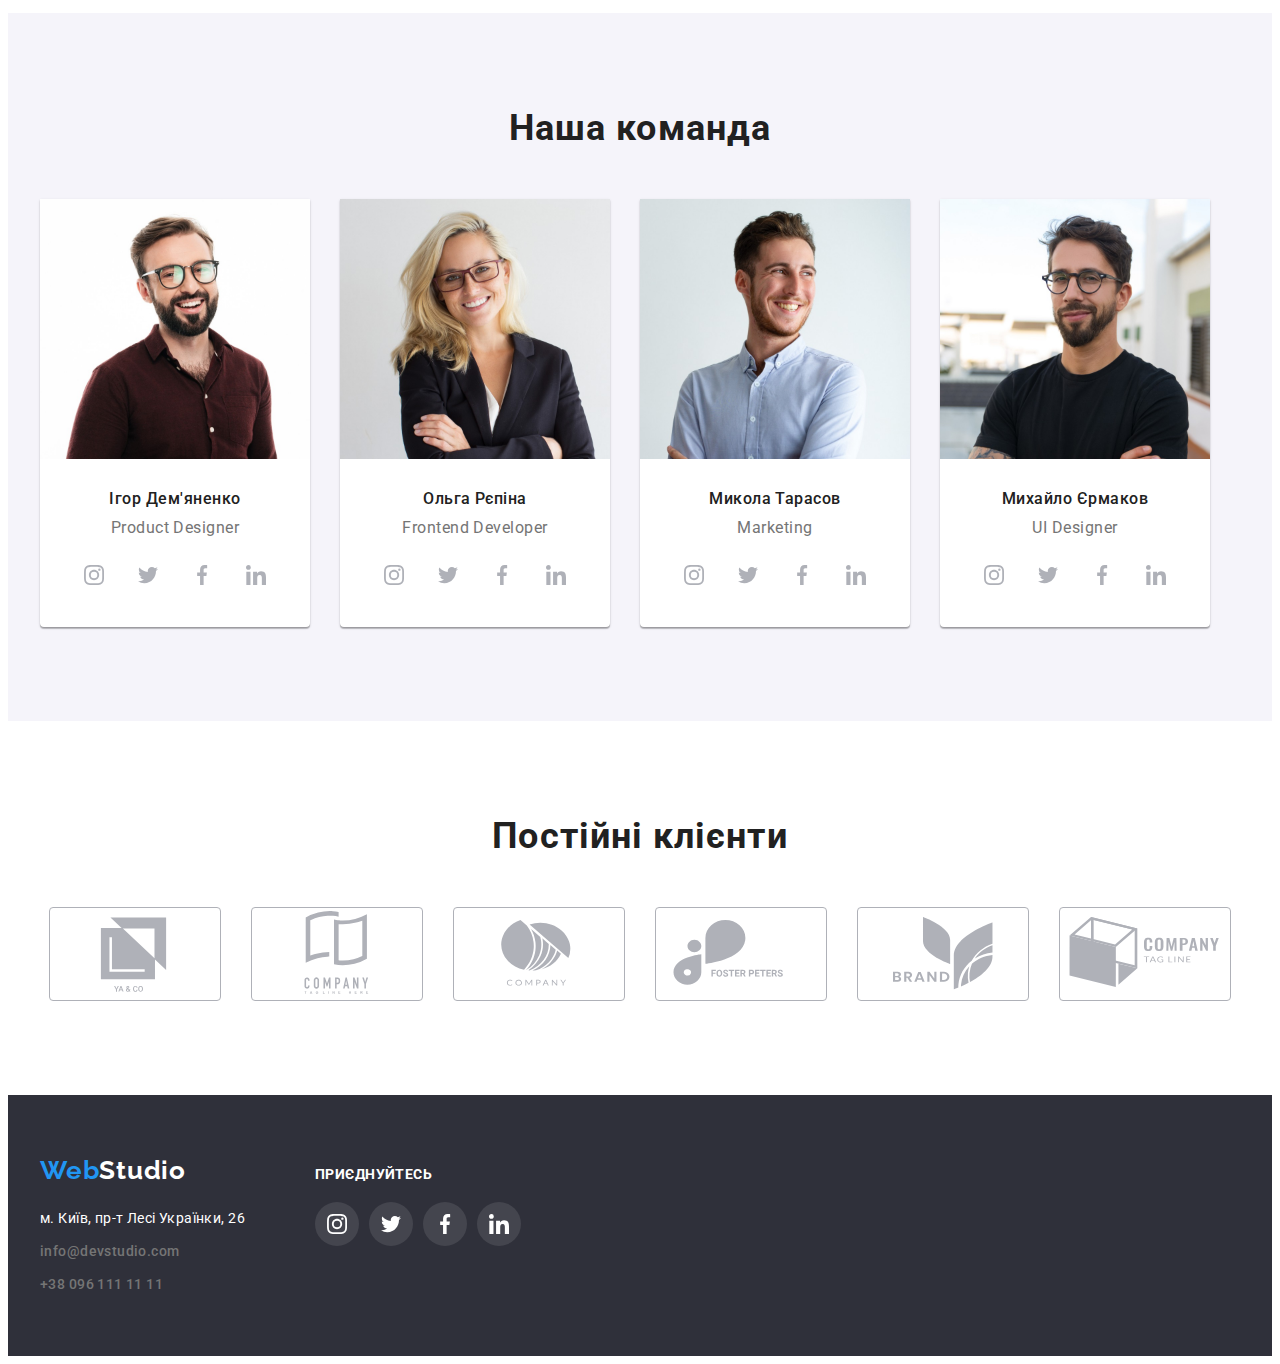
==== commit 8d530d24: "finished main page" ====
--- a/index.html
+++ b/index.html
@@ -55,7 +55,7 @@
               class="nav-link link contact-link header-contact-link"
               href="mailto:info@devstudio.com"
             >
-              <svg width="16px" height="12px">
+              <svg class="icon-header" width="16px" height="12px">
                 <use href="./images/icons.svg#envelope"></use>
               </svg>
               info@devstudio.com</a
@@ -66,7 +66,7 @@
               class="nav-link link contact-link header-contact-link"
               href="tel:+380961111111"
             >
-              <svg width="10px" height="16px">
+              <svg class="icon-header" width="10px" height="16px">
                 <use href="./images/icons.svg#smartphone"></use>
               </svg>
               +38 096 111 11 11</a
--- a/styles/styles.css
+++ b/styles/styles.css
@@ -133,6 +133,11 @@
 .logo-accent {
   color: var(--accent-txt-cl);
 }
+.icon-header {
+  fill: currentColor;
+  margin-right: 10px;
+}
+
 /* Main; Hero */
 .hero {
   background-color: var(--main-bg-cl);
@@ -276,11 +281,20 @@
   height: 44px;
   background-color: transparent;
   border-radius: 50%;
+  fill: #afb1b8;
+}
+.social-link:hover,
+.social-link:focus {
+  background-color: var(--accent-txt-cl);
+  fill: var(--hero-txt-cl);
 }
 .social-link-icon {
   width: 20px;
   height: 20px;
-  fill: #afb1b8;
+}
+.social-link-icon:hover,
+.social-link-icon:focus {
+  fill: var(--hero-txt-cl);
 }
 
 /* Our clients */
@@ -304,6 +318,11 @@
   border: 1px solid #afb1b8;
   fill: #afb1b8;
 }
+.clients-link:hover,
+.clients-link:focus {
+  fill: #2196f3;
+  border: 1px solid #2196f3;
+}
 
 /* Footer */
 .footer {
@@ -313,7 +332,7 @@
 }
 .general-footer-container {
   display: flex;
-  align-items: center;
+  align-items: baseline;
   gap: 70px;
 }
 .social-links-footer {
@@ -330,6 +349,10 @@
   background-color: rgba(255, 255, 255, 0.1);
   border-radius: 50%;
 }
+.social-footer-icon:hover,
+.social-footer-icon:focus {
+  background-color: #2196f3;
+}
 .social-footer-list {
   display: flex;
   justify-content: space-between;
@@ -341,6 +364,12 @@
   line-height: 16px;
   letter-spacing: 0.03em;
   text-transform: uppercase;
+  color: var(--hero-txt-cl);
+  margin-bottom: 20px;
+}
+.footer-icon {
+  display: block;
+  fill: var(--hero-txt-cl);
 }
 .logo-footer {
   color: var(--hero-txt-cl);
